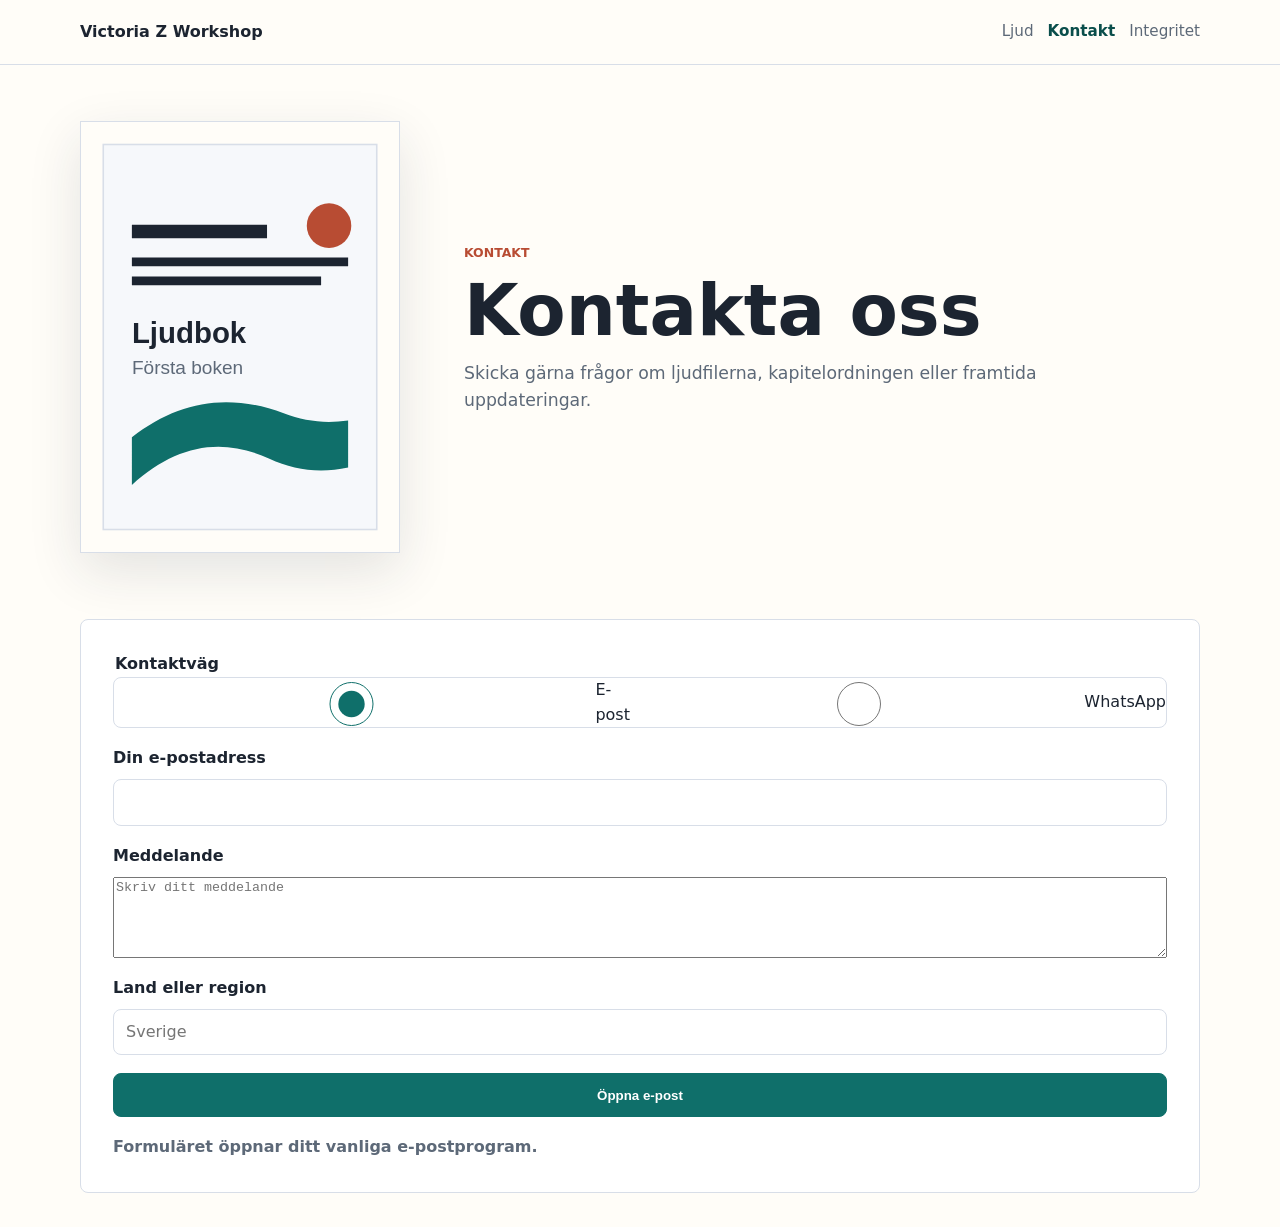
==== register/index.html @ f7a7f102 "Add Swedish first-book audio page" ====
<!doctype html>
<html lang="sv">
  <head>
    <meta charset="utf-8">
    <meta name="viewport" content="width=device-width, initial-scale=1">
    <title>Kontakt | Victoria Z Workshop</title>
    <meta name="description" content="Kontakta Victoria Z Workshop om ljudfilerna till Första boken.">
    <link rel="stylesheet" href="../assets/styles.css">
    <script src="../assets/site-config.js"></script>
    <script src="../assets/app.js" defer></script>
  </head>
  <body>
    <div class="site-shell">
      <header class="topbar">
        <div class="topbar__inner">
          <a class="brand" href="../audio/" data-site-name>Victoria Z Workshop</a>
          <nav class="nav" aria-label="Huvudnavigation">
            <a href="../audio/">Ljud</a>
            <a href="./" aria-current="page">Kontakt</a>
            <a href="../privacy/">Integritet</a>
          </nav>
        </div>
      </header>

      <main>
        <section class="hero">
          <img class="cover" src="../assets/cover-placeholder.svg" alt="Omslag för Första boken" data-cover-image>
          <div>
            <p class="eyebrow">Kontakt</p>
            <h1>Kontakta oss</h1>
            <p class="lede">Skicka gärna frågor om ljudfilerna, kapitelordningen eller framtida uppdateringar.</p>
          </div>
        </section>

        <section class="section">
          <div class="panel">
            <form class="registration-form" action="mailto:wei.zhang0319@gmail.com" method="post" enctype="text/plain">
              <fieldset class="choice-group">
                <legend>Kontaktväg</legend>
                <div class="segmented">
                  <label><input type="radio" name="contactType" value="email" checked> E-post</label>
                  <label><input type="radio" name="contactType" value="whatsapp"> WhatsApp</label>
                </div>
              </fieldset>

              <div class="field">
                <label for="register-contact">Din e-postadress</label>
                <input id="register-contact" name="contactValue" type="email" required>
              </div>

              <div class="field">
                <label for="register-channel">Meddelande</label>
                <textarea id="register-channel" name="message" rows="5" placeholder="Skriv ditt meddelande"></textarea>
              </div>

              <div class="field">
                <label for="register-country">Land eller region</label>
                <input id="register-country" name="country" autocomplete="country-name" placeholder="Sverige">
              </div>

              <button class="button" type="submit">Öppna e-post</button>
              <p class="form-status">Formuläret öppnar ditt vanliga e-postprogram.</p>
            </form>
          </div>
        </section>
      </main>
    </div>
  </body>
</html>
---- assets/styles.css ----
:root {
  color-scheme: light;
  --ink: #1c2430;
  --muted: #5d6978;
  --line: #d8dee8;
  --paper: #fffdf8;
  --panel: #f6f8fb;
  --accent: #0f6f6a;
  --accent-strong: #0a4e4b;
  --warm: #b84c33;
  --focus: #2f6fed;
  --shadow: 0 18px 50px rgba(29, 43, 61, 0.12);
}

* {
  box-sizing: border-box;
}

body {
  margin: 0;
  background: var(--paper);
  color: var(--ink);
  font-family: Inter, ui-sans-serif, system-ui, -apple-system, BlinkMacSystemFont, "Segoe UI", sans-serif;
  line-height: 1.55;
}

a {
  color: var(--accent-strong);
}

img {
  display: block;
  max-width: 100%;
}

.site-shell {
  min-height: 100vh;
}

.topbar {
  border-bottom: 1px solid var(--line);
  background: rgba(255, 253, 248, 0.92);
  position: sticky;
  top: 0;
  z-index: 5;
  backdrop-filter: blur(14px);
}

.topbar__inner,
.section,
.footer {
  width: min(1120px, calc(100% - 32px));
  margin: 0 auto;
}

.topbar__inner {
  min-height: 64px;
  display: flex;
  align-items: center;
  justify-content: space-between;
  gap: 18px;
}

.brand {
  color: var(--ink);
  font-weight: 750;
  text-decoration: none;
}

.nav {
  display: flex;
  gap: 14px;
  flex-wrap: wrap;
  justify-content: flex-end;
}

.nav a {
  color: var(--muted);
  font-size: 0.95rem;
  text-decoration: none;
}

.nav a[aria-current="page"] {
  color: var(--accent-strong);
  font-weight: 700;
}

.hero {
  width: min(1120px, calc(100% - 32px));
  margin: 0 auto;
  padding: 56px 0 32px;
  display: grid;
  grid-template-columns: minmax(220px, 320px) minmax(0, 1fr);
  gap: clamp(28px, 5vw, 72px);
  align-items: center;
}

.cover {
  aspect-ratio: 4 / 5.4;
  border: 1px solid var(--line);
  box-shadow: var(--shadow);
  background: #ffffff;
  object-fit: cover;
}

.eyebrow {
  color: var(--warm);
  font-size: 0.78rem;
  font-weight: 800;
  letter-spacing: 0;
  text-transform: uppercase;
}

h1,
h2,
h3,
p {
  margin-top: 0;
}

h1 {
  max-width: 780px;
  margin-bottom: 12px;
  font-size: clamp(2.1rem, 6vw, 4.4rem);
  line-height: 1.04;
  letter-spacing: 0;
}

h2 {
  margin-bottom: 12px;
  font-size: clamp(1.45rem, 3vw, 2.1rem);
  line-height: 1.15;
  letter-spacing: 0;
}

h3 {
  margin-bottom: 4px;
  font-size: 1rem;
  line-height: 1.25;
}

.lede {
  max-width: 700px;
  color: var(--muted);
  font-size: 1.08rem;
}

.actions {
  display: flex;
  gap: 12px;
  flex-wrap: wrap;
  margin-top: 24px;
}

.button {
  min-height: 44px;
  display: inline-flex;
  align-items: center;
  justify-content: center;
  border: 1px solid var(--accent);
  border-radius: 8px;
  padding: 10px 16px;
  background: var(--accent);
  color: #ffffff;
  font-weight: 760;
  text-decoration: none;
  cursor: pointer;
}

.button:hover {
  background: var(--accent-strong);
}

.button:disabled {
  cursor: progress;
  opacity: 0.68;
}

.button--secondary {
  background: transparent;
  color: var(--accent-strong);
}

.button--secondary:hover {
  background: #e7f2f0;
}

.section {
  padding: 34px 0;
}

.section--split {
  display: grid;
  grid-template-columns: minmax(0, 1.15fr) minmax(300px, 0.85fr);
  gap: 28px;
  align-items: start;
}

.panel {
  border: 1px solid var(--line);
  border-radius: 8px;
  background: #ffffff;
  padding: clamp(20px, 4vw, 32px);
}

.panel--soft {
  background: var(--panel);
}

.chapter-list {
  display: grid;
  gap: 14px;
}

.chapter {
  border: 1px solid var(--line);
  border-radius: 8px;
  background: #ffffff;
  padding: 18px;
  display: grid;
  grid-template-columns: minmax(220px, 1fr) minmax(260px, 0.85fr) auto;
  gap: 16px;
  align-items: center;
}

.chapter__meta {
  display: flex;
  align-items: center;
  gap: 14px;
  min-width: 0;
}

.chapter__number {
  width: 40px;
  height: 40px;
  border: 1px solid var(--line);
  border-radius: 50%;
  display: inline-flex;
  align-items: center;
  justify-content: center;
  color: var(--warm);
  font-weight: 800;
  flex: 0 0 auto;
}

.chapter p {
  color: var(--muted);
  margin-bottom: 0;
  font-size: 0.92rem;
}

audio {
  width: 100%;
  min-width: 220px;
}

.text-link {
  white-space: nowrap;
  font-weight: 720;
  text-decoration: none;
}

.registration-form {
  display: grid;
  gap: 18px;
}

.field,
.choice-group {
  display: grid;
  gap: 8px;
}

.field label,
.choice-group legend {
  color: var(--ink);
  font-weight: 740;
}

.choice-group {
  border: 0;
  padding: 0;
  margin: 0;
}

.segmented {
  display: grid;
  grid-template-columns: repeat(2, minmax(0, 1fr));
  border: 1px solid var(--line);
  border-radius: 8px;
  overflow: hidden;
}

.segmented label {
  min-height: 44px;
  display: flex;
  align-items: center;
  justify-content: center;
  gap: 8px;
  cursor: pointer;
}

.segmented input {
  accent-color: var(--accent);
}

input,
select {
  width: 100%;
  min-height: 44px;
  border: 1px solid var(--line);
  border-radius: 8px;
  padding: 10px 12px;
  background: #ffffff;
  color: var(--ink);
  font: inherit;
}

input:focus,
select:focus,
button:focus,
a:focus {
  outline: 3px solid rgba(47, 111, 237, 0.28);
  outline-offset: 2px;
}

.checkbox {
  display: grid;
  grid-template-columns: 20px minmax(0, 1fr);
  gap: 10px;
  align-items: start;
  color: var(--muted);
  font-size: 0.94rem;
}

.checkbox input {
  width: 18px;
  min-height: 18px;
  margin-top: 3px;
  accent-color: var(--accent);
}

.form-status {
  min-height: 24px;
  margin: 0;
  color: var(--muted);
  font-weight: 680;
}

.form-status[data-tone="success"] {
  color: #12633d;
}

.form-status[data-tone="error"] {
  color: #9d251a;
}

.fineprint {
  color: var(--muted);
  font-size: 0.92rem;
}

.footer {
  padding: 34px 0 48px;
  color: var(--muted);
  border-top: 1px solid var(--line);
}

@media (max-width: 860px) {
  .hero,
  .section--split {
    grid-template-columns: 1fr;
  }

  .cover {
    width: min(260px, 72vw);
  }

  .chapter {
    grid-template-columns: 1fr;
  }

  audio {
    min-width: 0;
  }
}

@media (max-width: 560px) {
  .topbar__inner {
    align-items: flex-start;
    flex-direction: column;
    padding: 14px 0;
  }

  .nav {
    justify-content: flex-start;
  }

  .hero {
    padding-top: 34px;
  }

  .segmented {
    grid-template-columns: 1fr;
  }
}
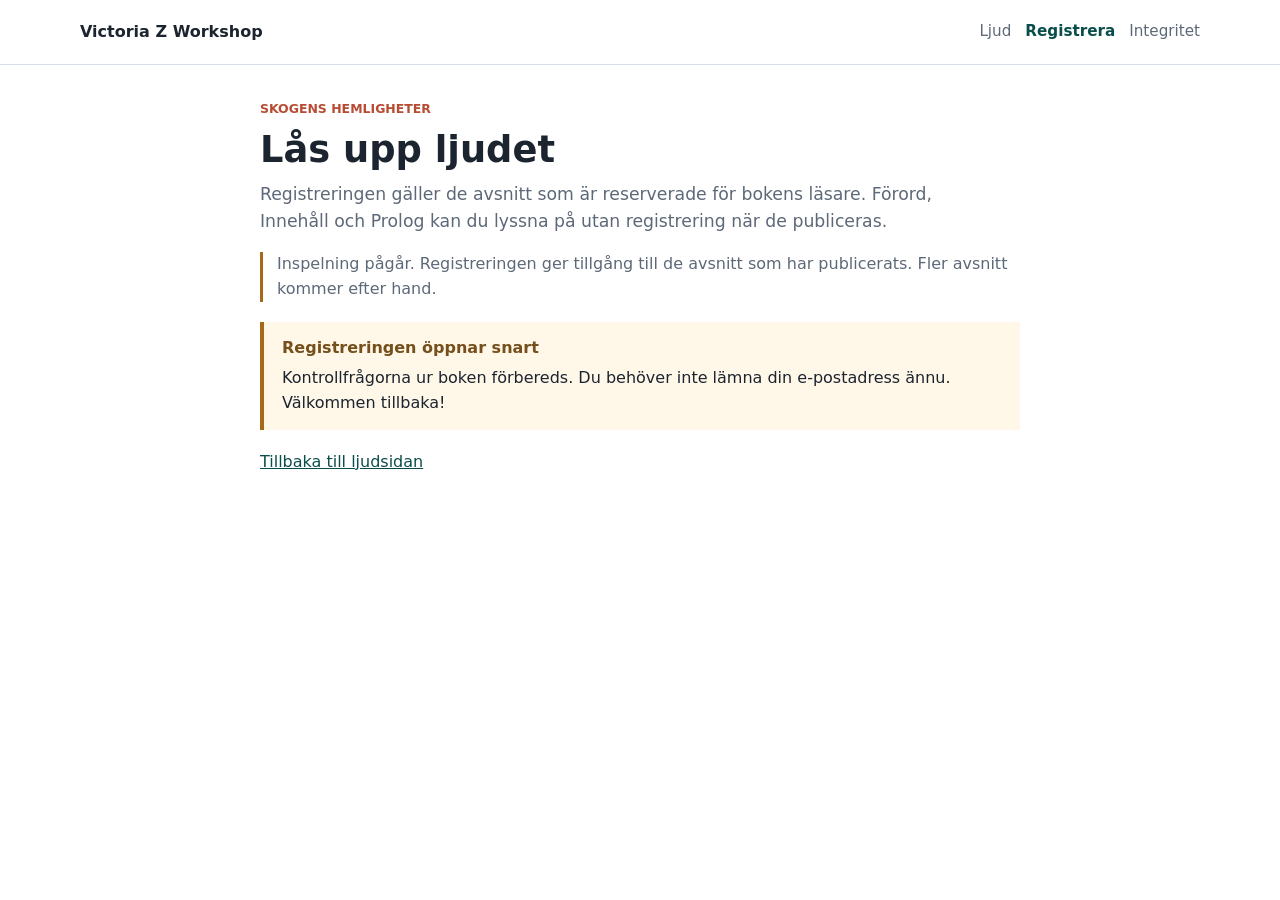
==== commit a47df733: "Add files via upload Update Skogens Hemligheter cover and audio directory" ====
--- a/register/index.html
+++ b/register/index.html
@@ -3,67 +3,11 @@
   <head>
     <meta charset="utf-8">
     <meta name="viewport" content="width=device-width, initial-scale=1">
-    <title>Kontakt | Victoria Z Workshop</title>
-    <meta name="description" content="Kontakta Victoria Z Workshop om ljudfilerna till Första boken.">
-    <link rel="stylesheet" href="../assets/styles.css">
-    <script src="../assets/site-config.js"></script>
-    <script src="../assets/app.js" defer></script>
+    <meta http-equiv="refresh" content="0; url=../book-1/register/">
+    <title>Registrera | Victoria Z Workshop</title>
+    <link rel="canonical" href="../book-1/register/">
   </head>
   <body>
-    <div class="site-shell">
-      <header class="topbar">
-        <div class="topbar__inner">
-          <a class="brand" href="../audio/" data-site-name>Victoria Z Workshop</a>
-          <nav class="nav" aria-label="Huvudnavigation">
-            <a href="../audio/">Ljud</a>
-            <a href="./" aria-current="page">Kontakt</a>
-            <a href="../privacy/">Integritet</a>
-          </nav>
-        </div>
-      </header>
-
-      <main>
-        <section class="hero">
-          <img class="cover" src="../assets/cover-placeholder.svg" alt="Omslag för Första boken" data-cover-image>
-          <div>
-            <p class="eyebrow">Kontakt</p>
-            <h1>Kontakta oss</h1>
-            <p class="lede">Skicka gärna frågor om ljudfilerna, kapitelordningen eller framtida uppdateringar.</p>
-          </div>
-        </section>
-
-        <section class="section">
-          <div class="panel">
-            <form class="registration-form" action="mailto:wei.zhang0319@gmail.com" method="post" enctype="text/plain">
-              <fieldset class="choice-group">
-                <legend>Kontaktväg</legend>
-                <div class="segmented">
-                  <label><input type="radio" name="contactType" value="email" checked> E-post</label>
-                  <label><input type="radio" name="contactType" value="whatsapp"> WhatsApp</label>
-                </div>
-              </fieldset>
-
-              <div class="field">
-                <label for="register-contact">Din e-postadress</label>
-                <input id="register-contact" name="contactValue" type="email" required>
-              </div>
-
-              <div class="field">
-                <label for="register-channel">Meddelande</label>
-                <textarea id="register-channel" name="message" rows="5" placeholder="Skriv ditt meddelande"></textarea>
-              </div>
-
-              <div class="field">
-                <label for="register-country">Land eller region</label>
-                <input id="register-country" name="country" autocomplete="country-name" placeholder="Sverige">
-              </div>
-
-              <button class="button" type="submit">Öppna e-post</button>
-              <p class="form-status">Formuläret öppnar ditt vanliga e-postprogram.</p>
-            </form>
-          </div>
-        </section>
-      </main>
-    </div>
+    <p><a href="../book-1/register/">Öppna registreringen</a></p>
   </body>
 </html>
